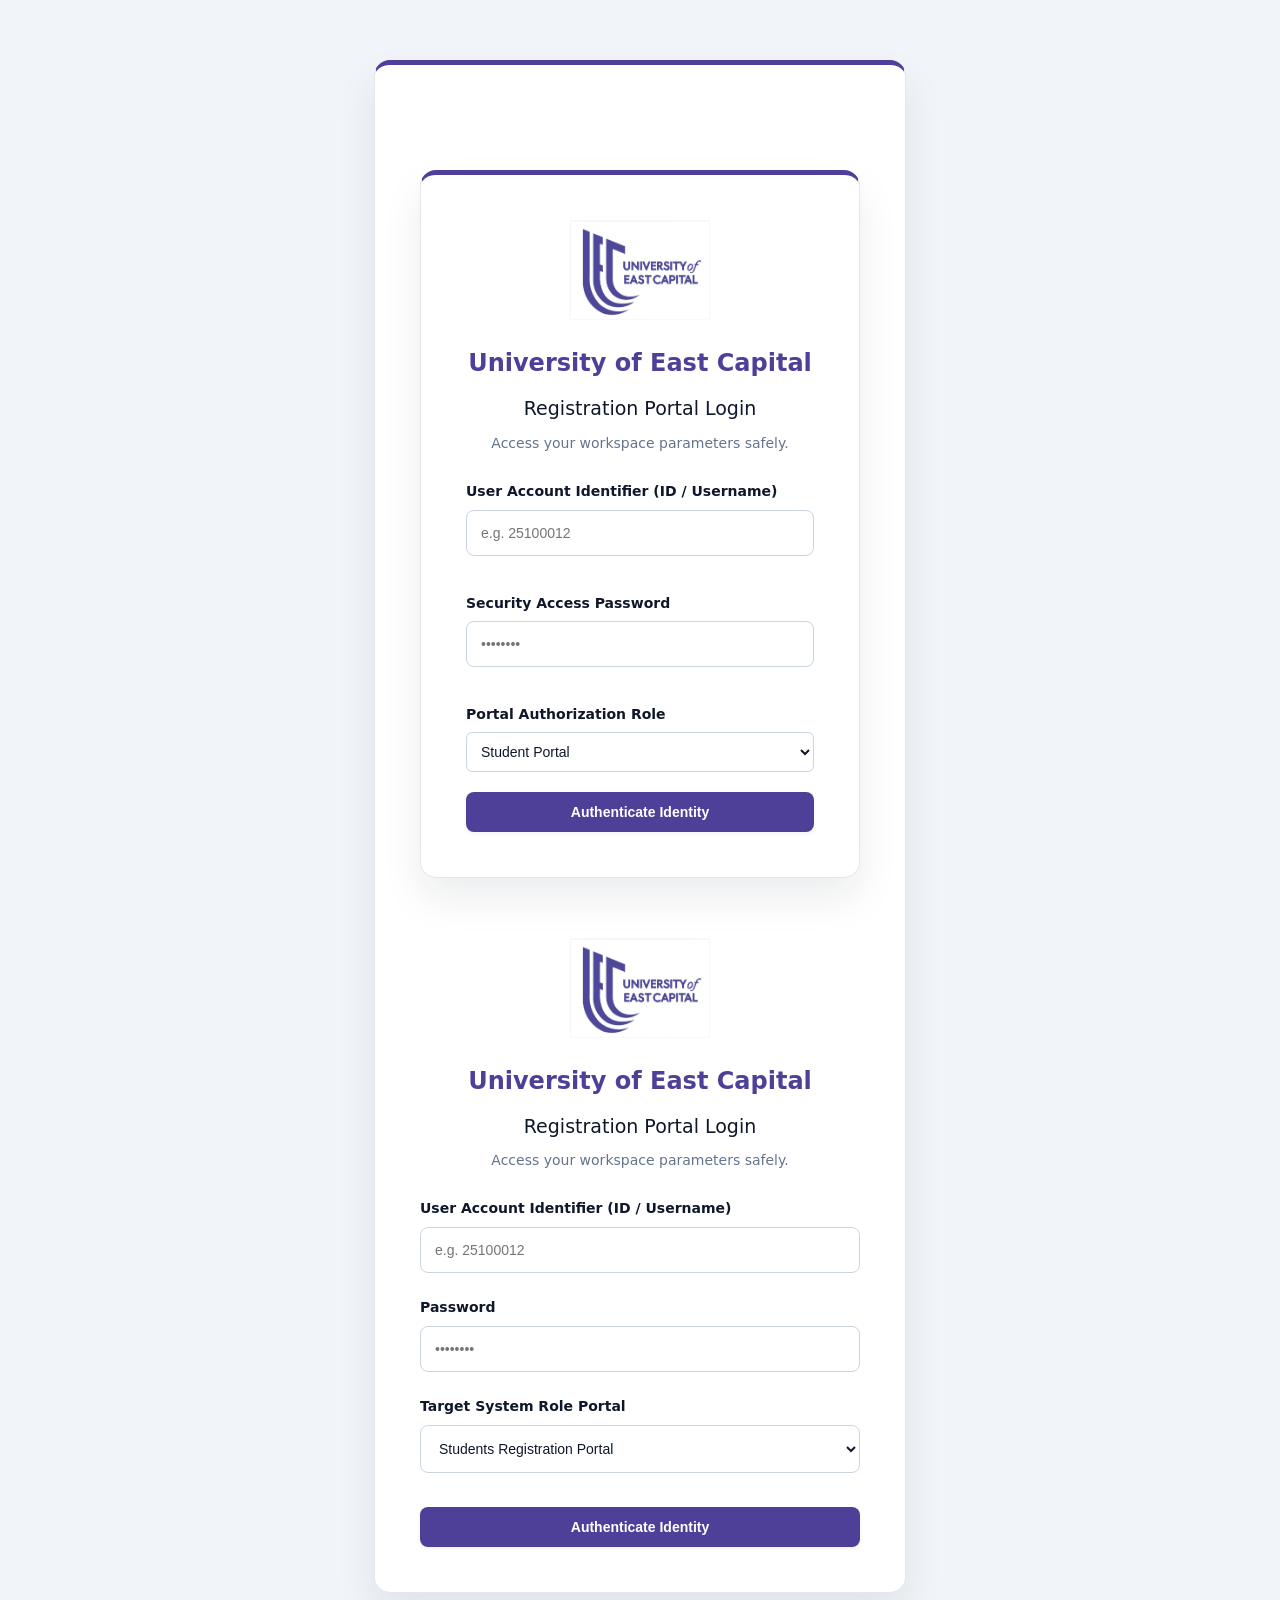
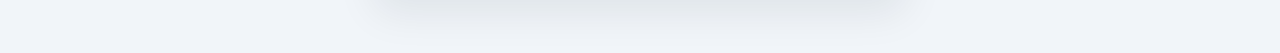
==== index.html @ 2e77cc4f "Update index.html" ====
<!DOCTYPE html>
<html lang="en">
<head>
    <meta charset="UTF-8">
    <meta name="viewport" content="width=device-width, initial-scale=1.0">
    <title>UEC Registration Portal</title>
    <link rel="stylesheet" href="style.css">
</head>
<body>
    <div class="login-box"><!DOCTYPE html>
<html lang="en">
<head>
    <meta charset="UTF-8">
    <meta name="viewport" content="width=device-width, initial-scale=1.0">
    <title>UEC Registration Portal</title>
    <link rel="stylesheet" href="style.css">
</head>
<body>
    <div class="login-box">
        <div class="logo-container">
            <img src="logo.png" class="uni-logo-login" alt="University Logo">
        </div>
        <h2 style="color:#4E4099; margin-top:0; font-size:24px; text-align:center; font-weight:700;">University of East Capital</h2>
        <h2 style="color:#0f172a; margin-top:0; font-size:19px; text-align:center; font-weight:500;">Registration Portal Login</h2>
        <p style="color:#64748b; font-size:14px; text-align:center; margin-bottom:30px;">Access your workspace parameters safely.</p>
        
        <form id="loginForm">
            <label style="font-weight:600; font-size:14px;">User Account Identifier (ID / Username)</label>
            <input type="text" id="username" placeholder="e.g. 25100012" required>
            
            <label style="font-weight:600; font-size:14px; margin-top:15px; display:block;">Security Access Password</label>
            <input type="password" id="password" placeholder="••••••••" required>
            
            <label style="font-weight:600; font-size:14px; margin-top:15px; display:block;">Portal Authorization Role</label>
            <select id="role" style="width:100%; padding:10px; border:1px solid #cbd5e1; border-radius:6px; margin-bottom:20px; font-size:14px;" required>
                <option value="student">Student Portal</option>
                <option value="supervisor">Academic Advisor</option>
                <option value="finance">Bursar / Cashier Office</option>
                <option value="admin">Central Registrar Hub</option>
            </select>
            
            <button type="submit" id="loginBtn" class="btn btn-primary" style="width:100%; padding:12px; font-weight:600;">Authenticate Identity</button>
        </form>

        <form id="changePasswordForm" style="display:none;">
            <h3 style="color:#4E4099; margin-top:0; font-size:18px; text-align:center; font-weight:700;">Update Default Password</h3>
            <p style="color:#64748b; font-size:13px; text-align:center; margin-bottom:20px;">For secure access, please set a new personal password for your account.</p>
            
            <label style="font-weight:600; font-size:14px; display:block;">New Security Password</label>
            <input type="password" id="newPassword" placeholder="••••••••" style="width:100%; padding:10px; border:1px solid #cbd5e1; border-radius:6px; margin-bottom:15px; font-size:14px; box-sizing: border-box;" required>
            
            <label style="font-weight:600; font-size:14px; display:block;">Confirm New Password</label>
            <input type="password" id="confirmPassword" placeholder="••••••••" style="width:100%; padding:10px; border:1px solid #cbd5e1; border-radius:6px; margin-bottom:20px; font-size:14px; box-sizing: border-box;" required>
            
            <button type="submit" id="changePwdBtn" class="btn btn-success" style="width:100%; padding:12px; font-weight:600; background-color:#16a34a; color:white; border:none; border-radius:6px; cursor:pointer;">Update & Authenticate Identity</button>
        </form>
    </div>

    <script>
        const API_URL = "https://script.google.com/macros/s/AKfycbw4awY4Hrgsm9-YmmtZPCQIbruqjS_m7dlFDlzuQIzj6utMsiTGWtvMv9JkFfCvPUwq/exec";

        // متغيرات مؤقتة لحفظ بيانات الجلسة أثناء عملية التحديث
        let tempToken = "";
        let tempEmail = "";
        let tempRole = "";
        let tempName = "";

        document.getElementById('loginForm').addEventListener('submit', async function(e) {
            e.preventDefault();
            
            const u = document.getElementById('username').value.trim();
            const p = document.getElementById('password').value;
            const r = document.getElementById('role').value;
            const btn = document.getElementById('loginBtn');
            
            btn.disabled = true;
            btn.innerText = "Verifying Credentials...";
            
            try {
                const response = await fetch(API_URL, {
                    method: 'POST',
                    headers: {
                        'Content-Type': 'text/plain;charset=utf-8'
                    },
                    body: JSON.stringify({ 
                        action: 'login', 
                        payload: { username: u, password: p, role: r } 
                    })
                });
                
                const result = await response.json();
                
                if (result.success) {
                    // التحقق مما إذا كان المستخدم يطلب منه النظام تغيير كلمة السر لأول مرة
                    if (result.requirePasswordChange) {
                        tempToken = result.token;
                        tempEmail = result.email;
                        tempRole = r;
                        tempName = result.name;
                        
                        // التبديل بين النماذج بسلاسة داخل نفس الكارت
                        document.getElementById('loginForm').style.display = 'none';
                        document.getElementById('changePasswordForm').style.display = 'block';
                        return;
                    }

                    localStorage.setItem('sessionToken', result.token);
                    localStorage.setItem('userEmail', result.email);
                    localStorage.setItem('userRole', r);
                    localStorage.setItem('displayName', result.name);
                    
                    window.location.href = r + '.html';
                } else {
                    alert("Authentication Failure: " + result.message);
                }
            } catch(err) {
                console.error(err);
                alert("Network Connection Error to Central Server.\n\nتأكد من الآتي لحل المشكلة:\n1. أن الرابط المنسوخ صحيح ومطابق.\n2. أنك قمت بعمل Deploy -> New Deployment وجعلت صلاحية الوصول Anyone.\n3. أن المتصفح لا يمنع السكريبتات الخارجية.");
            } finally {
                btn.disabled = false;
                btn.innerText = "Authenticate Identity";
            }
        });

        // الاستماع لحدث إرسال نموذج تغيير كلمة السر
        document.getElementById('changePasswordForm').addEventListener('submit', async function(e) {
            e.preventDefault();
            
            const newP = document.getElementById('newPassword').value;
            const confP = document.getElementById('confirmPassword').value;
            const btn = document.getElementById('changePwdBtn');
            
            if (newP !== confP) {
                alert("Password Mismatch: The confirmed password does not match your new password.");
                return;
            }
            
            btn.disabled = true;
            btn.innerText = "Updating Security Password...";
            
            try {
                const response = await fetch(API_URL, {
                    method: 'POST',
                    headers: {
                        'Content-Type': 'text/plain;charset=utf-8'
                    },
                    body: JSON.stringify({ 
                        action: 'changePassword', 
                        payload: { 
                            sessionToken: tempToken, 
                            role: tempRole, 
                            newPassword: newP 
                        } 
                    })
                });
                
                const result = await response.json();
                
                if (result.success) {
                    localStorage.setItem('sessionToken', tempToken);
                    localStorage.setItem('userEmail', tempEmail);
                    localStorage.setItem('userRole', tempRole);
                    localStorage.setItem('displayName', tempName);
                    
                    window.location.href = tempRole + '.html';
                } else {
                    alert("Password Update Failure: " + result.message);
                }
            } catch(err) {
                console.error(err);
                alert("Network Connection Error during password update configuration.");
            } finally {
                btn.disabled = false;
                btn.innerText = "Update & Authenticate Identity";
            }
        });
    </script>
</body>
</html>
        <div class="logo-container">
            <!-- استدعاء اللوجو المرفوع على الجيت هب مباشرة -->
            <img src="logo.png" class="uni-logo-login" alt="University Logo">
        </div>
        <h2 style="color:#4E4099; margin-top:0; font-size:24px; text-align:center; font-weight:700;">University of East Capital</h2>
        <h2 style="color:#0f172a; margin-top:0; font-size:19px; text-align:center; font-weight:500;">Registration Portal Login</h2>
        <p style="color:#64748b; font-size:14px; text-align:center; margin-bottom:30px;">Access your workspace parameters safely.</p>
        
        <form id="loginForm">
            <label style="font-weight:600; font-size:14px;">User Account Identifier (ID / Username)</label>
            <input type="text" id="username" placeholder="e.g. 25100012" required>
            
            <label style="font-weight:600; font-size:14px;">Password</label>
            <input type="password" id="password" placeholder="••••••••" required>
            
            <label style="font-weight:600; font-size:14px;">Target System Role Portal</label>
            <select id="userRole">
                <option value="student">Students Registration Portal</option>
                <option value="supervisor">Academic Supervisor Portal</option>
                <option value="finance">Financial Services Portal</option>
                <option value="admin">Central Registrar Dashboard</option>
            </select>
            
            <button type="submit" id="submitBtn" class="btn btn-primary" style="width: 100%; padding: 12px; margin-top: 10px;">Authenticate Identity</button>
        </form>
    </div>

    <script>
        const API_URL = "https://script.google.com/macros/s/AKfycbw4awY4Hrgsm9-YmmtZPCQIbruqjS_m7dlFDlzuQIzj6utMsiTGWtvMv9JkFfCvPUwq/exec"; 

        document.getElementById('loginForm').addEventListener('submit', async function(e) {
            e.preventDefault();
            
            const btn = document.getElementById('submitBtn');
            const u = document.getElementById('username').value.trim();
            const p = document.getElementById('password').value;
            const r = document.getElementById('userRole').value;
            
            btn.disabled = true;
            btn.innerText = "Connecting to Central Cloud Server...";
            
            try {
                const response = await fetch(API_URL, {
                    method: 'POST',
                    headers: {
                        'Content-Type': 'text/plain;charset=utf-8'
                    },
                    body: JSON.stringify({ 
                        action: 'login', 
                        payload: { username: u, password: p, role: r } 
                    })
                });
                
                const result = await response.json();
                
                if (result.success) {
                    localStorage.setItem('sessionToken', result.token);
                    localStorage.setItem('userEmail', result.email);
                    localStorage.setItem('userRole', r);
                    localStorage.setItem('displayName', result.name);
                    
                    window.location.href = r + '.html';
                } else {
                    alert("Authentication Failure: " + result.message);
                }
            } catch(err) {
                console.error(err);
                alert("Network Connection Error to Central Server.\n\nتأكد من الآتي لحل المشكلة:\n1. أن الرابط المنسوخ صحيح ومطابق.\n2. أنك قمت بعمل Deploy -> New Deployment وجعلت صلاحية الوصول Anyone.\n3. أن المتصفح لا يمنع السكريبتات الخارجية.");
            } finally {
                btn.disabled = false;
                btn.innerText = "Authenticate Identity";
            }
        });
    </script>
</body>
</html>
---- style.css ----
:root {
    --primary-color: #4E4099;      /* كحلي ملكي أكاديمي */
    --accent-color: #b59410;       /* ذهبي فخم للمؤشرات */
    --success-color: #0f766e;      /* أخضر زمردي هادئ */
    --warning-color: #d97706;      /* برتقالي دافئ */
    --danger-color: #be123c;       /* أحمر قرمزي */
    --dark-neutral: #0f172a;       /* رمادي داكن جداً للنصوص */
    --light-bg: #f8fafc;           /* خلفية مريحة للعين */
    --border-color: #e2e8f0;       /* حدود ناعمة */
    --card-shadow: 0 10px 25px -5px rgba(0, 0, 0, 0.05), 0 8px 10px -6px rgba(0, 0, 0, 0.05);
}

body {
    font-family: 'Segoe UI', system-ui, -apple-system, sans-serif;
    background-color: #f1f5f9;
    color: var(--dark-neutral);
    margin: 0;
    padding: 0;
    direction: ltr;
    -webkit-font-smoothing: antialiased;
}

/* الهيدر الاحترافي الموحد */
.navbar {
    background: linear-gradient(135deg, #0f172a 0%, #1e3a8a 100%);
    color: #ffffff;
    padding: 15px 40px;
    display: flex;
    justify-content: space-between;
    align-items: center;
    box-shadow: 0 4px 20px rgba(0,0,0,0.1);
    border-bottom: 3px solid var(--accent-color);
}

.nav-brand {
    display: flex;
    align-items: center;
    gap: 15px;
}

.uni-logo-nav {
    height: 50px;
    width: auto;
    object-fit: contain;
    filter: drop-shadow(0px 2px 4px rgba(0,0,0,0.2));
}

.navbar h2 { 
    margin: 0; 
    font-size: 22px; 
    font-weight: 700; 
    letter-spacing: 0.5px;
    background: linear-gradient(to right, #ffffff, #f3f4f6);
    -webkit-background-clip: text;
    -webkit-text-fill-color: transparent;
}

.container {
    max-width: 1280px;
    margin: 40px auto;
    padding: 40px;
    background: #ffffff;
    border-radius: 16px;
    box-shadow: var(--card-shadow);
    border: 1px solid rgba(226, 232, 240, 0.8);
}

h3 {
    color: var(--primary-color);
    font-size: 20px;
    font-weight: 700;
    margin-top: 0;
    margin-bottom: 20px;
    border-left: 4px solid var(--accent-color);
    padding-left: 12px;
}

.dashboard-grid {
    display: grid;
    grid-template-columns: repeat(auto-fit, minmax(280px, 1fr));
    gap: 30px;
    margin-bottom: 40px;
}

/* الكروت الفخمة */
.card {
    background: #ffffff;
    padding: 30px;
    border-radius: 12px;
    border: 1px solid var(--border-color);
    box-shadow: 0 4px 6px -1px rgba(0, 0, 0, 0.02);
    border-top: 4px solid var(--primary-color);
    transition: transform 0.2s ease, box-shadow 0.2s ease;
}

.card:hover {
    transform: translateY(-2px);
    box-shadow: var(--card-shadow);
}

.card h3 { 
    border-left: none; 
    padding-left: 0; 
    color: #1e293b; 
    font-size: 18px; 
    margin-bottom: 15px; 
}

.card p { margin: 10px 0; font-size: 14px; color: #475569; line-height: 1.6; }
.card p strong { color: #0f172a; }
.card.success { border-top-color: var(--success-color); }
.card.warning { border-top-color: var(--warning-color); }
.card.danger { border-top-color: var(--danger-color); }

/* الجداول المتناسقة */
table {
    width: 100%;
    border-collapse: separate;
    border-spacing: 0;
    margin-top: 25px;
    border-radius: 12px;
    overflow: hidden;
    border: 1px solid var(--border-color);
    box-shadow: 0 2px 4px rgba(0,0,0,0.01);
}

th, td {
    padding: 16px 20px;
    text-align: left;
    border-bottom: 1px solid var(--border-color);
    font-size: 14px;
}

th {
    background-color: #f8fafc;
    color: #334155;
    font-weight: 700;
    text-transform: uppercase;
    font-size: 13px;
    letter-spacing: 0.5px;
}

tr:last-child td { border-bottom: none; }
tr:hover td { background-color: #f8fafc; }

/* الأزرار الراقية مع تحسين تأثيرات الالتزام */
.btn {
    padding: 12px 24px;
    border: none;
    border-radius: 8px;
    cursor: pointer;
    font-weight: 600;
    font-size: 14px;
    transition: all 0.2s cubic-bezier(0.4, 0, 0.2, 1);
    display: inline-block;
    text-align: center;
    box-shadow: 0 2px 4px rgba(0,0,0,0.05);
}

.btn-primary { background-color: var(--primary-color); color: white; }
.btn-primary:hover { background-color: #1d4ed8; transform: translateY(-1px); box-shadow: 0 4px 12px rgba(30, 58, 138, 0.2); }
.btn-success { background-color: var(--success-color); color: white; }
.btn-success:hover { background-color: #115e59; transform: translateY(-1px); box-shadow: 0 4px 12px rgba(15, 118, 110, 0.2); }
.btn-warning { background-color: var(--warning-color); color: white; }
.btn-warning:hover { background-color: #b45309; transform: translateY(-1px); }
.btn-danger { background-color: var(--danger-color); color: white; }
.btn-danger:hover { background-color: #9f1239; transform: translateY(-1px); }
.btn:disabled { background-color: #cbd5e1; color: #94a3b8; cursor: not-allowed; transform: none !important; box-shadow: none !important; }

/* شريط تتبع حالة التسجيل (شيك جداً ومميز) */
.tracker-wrapper {
    display: flex;
    justify-content: space-between;
    align-items: center;
    background: #f8fafc;
    padding: 24px;
    border-radius: 12px;
    margin-bottom: 40px;
    border: 1px solid var(--border-color);
}

.tracker-step {
    text-align: center;
    flex: 1;
    position: relative;
    font-size: 13px;
    font-weight: 700;
    color: #94a3b8;
}

.tracker-step.active { color: var(--primary-color); font-weight: 800; }
.tracker-step.completed { color: var(--success-color); }

/* شاشة تسجيل الدخول الكلاسيكية الفخمة */
.login-box {
    max-width: 440px;
    margin: 60px auto;
    padding: 45px;
    background: white;
    border-radius: 16px;
    box-shadow: 0 20px 40px rgba(15, 23, 42, 0.08);
    border: 1px solid var(--border-color);
    border-top: 5px solid var(--primary-color);
}

.logo-container {
    text-align: center;
    margin-bottom: 25px;
}

.uni-logo-login {
    height: 100px;
    width: auto;
    object-fit: contain;
}

input[type="text"], input[type="password"], input[type="email"], select, textarea {
    width: 100%;
    padding: 14px;
    margin: 10px 0 24px 0;
    border: 1px solid #cbd5e1;
    border-radius: 8px;
    box-sizing: border-box;
    font-size: 14px;
    background-color: #fff;
    color: var(--dark-neutral);
    transition: all 0.2s ease;
}

input:focus, select:focus, textarea:focus {
    outline: none;
    border-color: var(--primary-color);
    box-shadow: 0 0 0 4px rgba(30, 58, 138, 0.15);
}

textarea { resize: vertical; min-height: 90px; }
.badge { background: #e2e8f0; color: #334155; padding: 6px 12px; border-radius: 6px; font-size: 12px; font-weight: 700; }

@media(max-width: 768px) {
    .tracker-wrapper { flex-direction: column; gap: 20px; text-align: left; align-items: flex-start; }
    .navbar { flex-direction: column; gap: 15px; text-align: center; padding: 20px; }
    .nav-brand { flex-direction: column; gap: 8px; }
}
---- style.css ----
:root {
    --primary-color: #4E4099;      /* كحلي ملكي أكاديمي */
    --accent-color: #b59410;       /* ذهبي فخم للمؤشرات */
    --success-color: #0f766e;      /* أخضر زمردي هادئ */
    --warning-color: #d97706;      /* برتقالي دافئ */
    --danger-color: #be123c;       /* أحمر قرمزي */
    --dark-neutral: #0f172a;       /* رمادي داكن جداً للنصوص */
    --light-bg: #f8fafc;           /* خلفية مريحة للعين */
    --border-color: #e2e8f0;       /* حدود ناعمة */
    --card-shadow: 0 10px 25px -5px rgba(0, 0, 0, 0.05), 0 8px 10px -6px rgba(0, 0, 0, 0.05);
}

body {
    font-family: 'Segoe UI', system-ui, -apple-system, sans-serif;
    background-color: #f1f5f9;
    color: var(--dark-neutral);
    margin: 0;
    padding: 0;
    direction: ltr;
    -webkit-font-smoothing: antialiased;
}

/* الهيدر الاحترافي الموحد */
.navbar {
    background: linear-gradient(135deg, #0f172a 0%, #1e3a8a 100%);
    color: #ffffff;
    padding: 15px 40px;
    display: flex;
    justify-content: space-between;
    align-items: center;
    box-shadow: 0 4px 20px rgba(0,0,0,0.1);
    border-bottom: 3px solid var(--accent-color);
}

.nav-brand {
    display: flex;
    align-items: center;
    gap: 15px;
}

.uni-logo-nav {
    height: 50px;
    width: auto;
    object-fit: contain;
    filter: drop-shadow(0px 2px 4px rgba(0,0,0,0.2));
}

.navbar h2 { 
    margin: 0; 
    font-size: 22px; 
    font-weight: 700; 
    letter-spacing: 0.5px;
    background: linear-gradient(to right, #ffffff, #f3f4f6);
    -webkit-background-clip: text;
    -webkit-text-fill-color: transparent;
}

.container {
    max-width: 1280px;
    margin: 40px auto;
    padding: 40px;
    background: #ffffff;
    border-radius: 16px;
    box-shadow: var(--card-shadow);
    border: 1px solid rgba(226, 232, 240, 0.8);
}

h3 {
    color: var(--primary-color);
    font-size: 20px;
    font-weight: 700;
    margin-top: 0;
    margin-bottom: 20px;
    border-left: 4px solid var(--accent-color);
    padding-left: 12px;
}

.dashboard-grid {
    display: grid;
    grid-template-columns: repeat(auto-fit, minmax(280px, 1fr));
    gap: 30px;
    margin-bottom: 40px;
}

/* الكروت الفخمة */
.card {
    background: #ffffff;
    padding: 30px;
    border-radius: 12px;
    border: 1px solid var(--border-color);
    box-shadow: 0 4px 6px -1px rgba(0, 0, 0, 0.02);
    border-top: 4px solid var(--primary-color);
    transition: transform 0.2s ease, box-shadow 0.2s ease;
}

.card:hover {
    transform: translateY(-2px);
    box-shadow: var(--card-shadow);
}

.card h3 { 
    border-left: none; 
    padding-left: 0; 
    color: #1e293b; 
    font-size: 18px; 
    margin-bottom: 15px; 
}

.card p { margin: 10px 0; font-size: 14px; color: #475569; line-height: 1.6; }
.card p strong { color: #0f172a; }
.card.success { border-top-color: var(--success-color); }
.card.warning { border-top-color: var(--warning-color); }
.card.danger { border-top-color: var(--danger-color); }

/* الجداول المتناسقة */
table {
    width: 100%;
    border-collapse: separate;
    border-spacing: 0;
    margin-top: 25px;
    border-radius: 12px;
    overflow: hidden;
    border: 1px solid var(--border-color);
    box-shadow: 0 2px 4px rgba(0,0,0,0.01);
}

th, td {
    padding: 16px 20px;
    text-align: left;
    border-bottom: 1px solid var(--border-color);
    font-size: 14px;
}

th {
    background-color: #f8fafc;
    color: #334155;
    font-weight: 700;
    text-transform: uppercase;
    font-size: 13px;
    letter-spacing: 0.5px;
}

tr:last-child td { border-bottom: none; }
tr:hover td { background-color: #f8fafc; }

/* الأزرار الراقية مع تحسين تأثيرات الالتزام */
.btn {
    padding: 12px 24px;
    border: none;
    border-radius: 8px;
    cursor: pointer;
    font-weight: 600;
    font-size: 14px;
    transition: all 0.2s cubic-bezier(0.4, 0, 0.2, 1);
    display: inline-block;
    text-align: center;
    box-shadow: 0 2px 4px rgba(0,0,0,0.05);
}

.btn-primary { background-color: var(--primary-color); color: white; }
.btn-primary:hover { background-color: #1d4ed8; transform: translateY(-1px); box-shadow: 0 4px 12px rgba(30, 58, 138, 0.2); }
.btn-success { background-color: var(--success-color); color: white; }
.btn-success:hover { background-color: #115e59; transform: translateY(-1px); box-shadow: 0 4px 12px rgba(15, 118, 110, 0.2); }
.btn-warning { background-color: var(--warning-color); color: white; }
.btn-warning:hover { background-color: #b45309; transform: translateY(-1px); }
.btn-danger { background-color: var(--danger-color); color: white; }
.btn-danger:hover { background-color: #9f1239; transform: translateY(-1px); }
.btn:disabled { background-color: #cbd5e1; color: #94a3b8; cursor: not-allowed; transform: none !important; box-shadow: none !important; }

/* شريط تتبع حالة التسجيل (شيك جداً ومميز) */
.tracker-wrapper {
    display: flex;
    justify-content: space-between;
    align-items: center;
    background: #f8fafc;
    padding: 24px;
    border-radius: 12px;
    margin-bottom: 40px;
    border: 1px solid var(--border-color);
}

.tracker-step {
    text-align: center;
    flex: 1;
    position: relative;
    font-size: 13px;
    font-weight: 700;
    color: #94a3b8;
}

.tracker-step.active { color: var(--primary-color); font-weight: 800; }
.tracker-step.completed { color: var(--success-color); }

/* شاشة تسجيل الدخول الكلاسيكية الفخمة */
.login-box {
    max-width: 440px;
    margin: 60px auto;
    padding: 45px;
    background: white;
    border-radius: 16px;
    box-shadow: 0 20px 40px rgba(15, 23, 42, 0.08);
    border: 1px solid var(--border-color);
    border-top: 5px solid var(--primary-color);
}

.logo-container {
    text-align: center;
    margin-bottom: 25px;
}

.uni-logo-login {
    height: 100px;
    width: auto;
    object-fit: contain;
}

input[type="text"], input[type="password"], input[type="email"], select, textarea {
    width: 100%;
    padding: 14px;
    margin: 10px 0 24px 0;
    border: 1px solid #cbd5e1;
    border-radius: 8px;
    box-sizing: border-box;
    font-size: 14px;
    background-color: #fff;
    color: var(--dark-neutral);
    transition: all 0.2s ease;
}

input:focus, select:focus, textarea:focus {
    outline: none;
    border-color: var(--primary-color);
    box-shadow: 0 0 0 4px rgba(30, 58, 138, 0.15);
}

textarea { resize: vertical; min-height: 90px; }
.badge { background: #e2e8f0; color: #334155; padding: 6px 12px; border-radius: 6px; font-size: 12px; font-weight: 700; }

@media(max-width: 768px) {
    .tracker-wrapper { flex-direction: column; gap: 20px; text-align: left; align-items: flex-start; }
    .navbar { flex-direction: column; gap: 15px; text-align: center; padding: 20px; }
    .nav-brand { flex-direction: column; gap: 8px; }
}
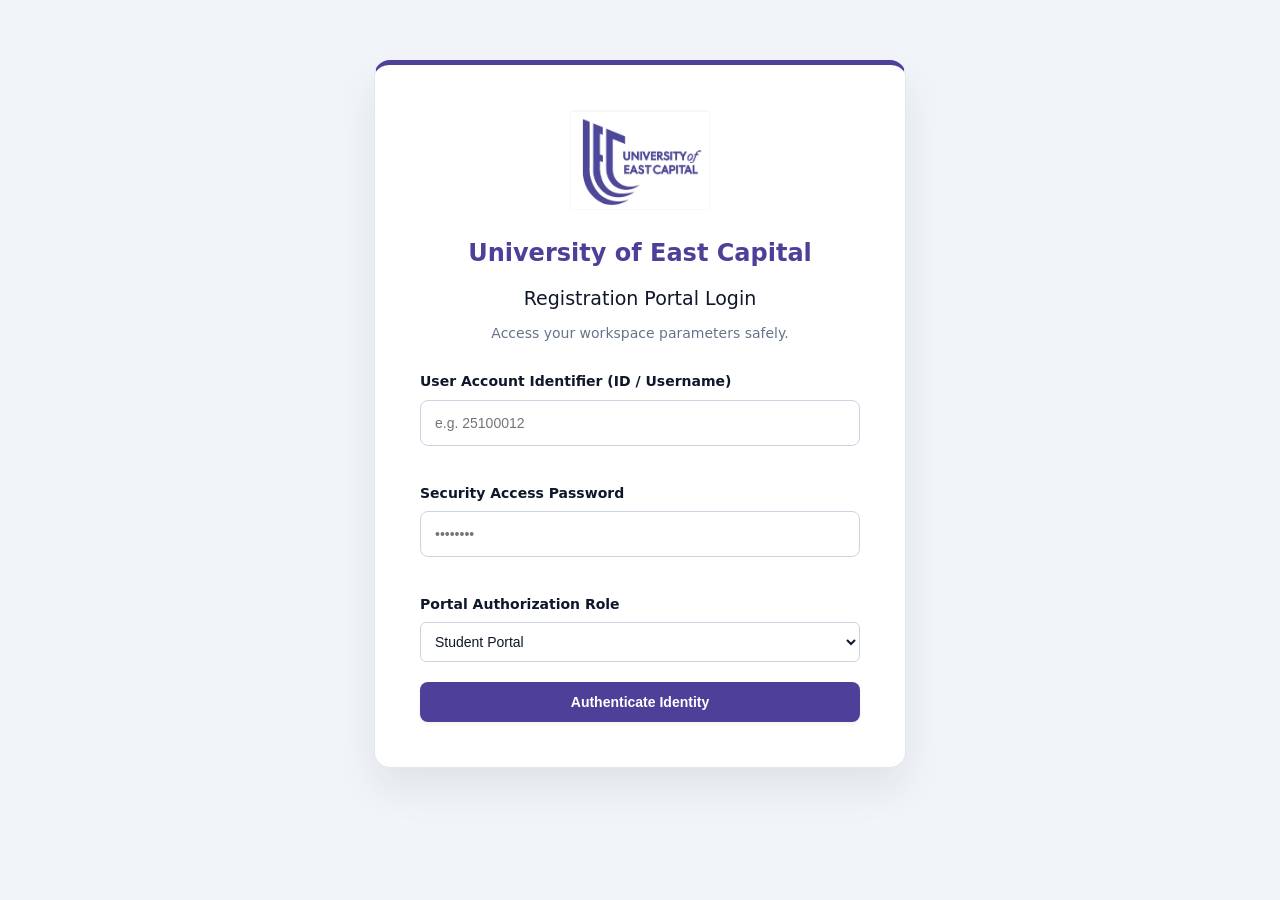
==== commit 1eba3557: "Update index.html" ====
--- a/index.html
+++ b/index.html
@@ -1,13 +1,4 @@
 <!DOCTYPE html>
-<html lang="en">
-<head>
-    <meta charset="UTF-8">
-    <meta name="viewport" content="width=device-width, initial-scale=1.0">
-    <title>UEC Registration Portal</title>
-    <link rel="stylesheet" href="style.css">
-</head>
-<body>
-    <div class="login-box"><!DOCTYPE html>
 <html lang="en">
 <head>
     <meta charset="UTF-8">
@@ -177,79 +168,3 @@
     </script>
 </body>
 </html>
-        <div class="logo-container">
-            <!-- استدعاء اللوجو المرفوع على الجيت هب مباشرة -->
-            <img src="logo.png" class="uni-logo-login" alt="University Logo">
-        </div>
-        <h2 style="color:#4E4099; margin-top:0; font-size:24px; text-align:center; font-weight:700;">University of East Capital</h2>
-        <h2 style="color:#0f172a; margin-top:0; font-size:19px; text-align:center; font-weight:500;">Registration Portal Login</h2>
-        <p style="color:#64748b; font-size:14px; text-align:center; margin-bottom:30px;">Access your workspace parameters safely.</p>
-        
-        <form id="loginForm">
-            <label style="font-weight:600; font-size:14px;">User Account Identifier (ID / Username)</label>
-            <input type="text" id="username" placeholder="e.g. 25100012" required>
-            
-            <label style="font-weight:600; font-size:14px;">Password</label>
-            <input type="password" id="password" placeholder="••••••••" required>
-            
-            <label style="font-weight:600; font-size:14px;">Target System Role Portal</label>
-            <select id="userRole">
-                <option value="student">Students Registration Portal</option>
-                <option value="supervisor">Academic Supervisor Portal</option>
-                <option value="finance">Financial Services Portal</option>
-                <option value="admin">Central Registrar Dashboard</option>
-            </select>
-            
-            <button type="submit" id="submitBtn" class="btn btn-primary" style="width: 100%; padding: 12px; margin-top: 10px;">Authenticate Identity</button>
-        </form>
-    </div>
-
-    <script>
-        const API_URL = "https://script.google.com/macros/s/AKfycbw4awY4Hrgsm9-YmmtZPCQIbruqjS_m7dlFDlzuQIzj6utMsiTGWtvMv9JkFfCvPUwq/exec"; 
-
-        document.getElementById('loginForm').addEventListener('submit', async function(e) {
-            e.preventDefault();
-            
-            const btn = document.getElementById('submitBtn');
-            const u = document.getElementById('username').value.trim();
-            const p = document.getElementById('password').value;
-            const r = document.getElementById('userRole').value;
-            
-            btn.disabled = true;
-            btn.innerText = "Connecting to Central Cloud Server...";
-            
-            try {
-                const response = await fetch(API_URL, {
-                    method: 'POST',
-                    headers: {
-                        'Content-Type': 'text/plain;charset=utf-8'
-                    },
-                    body: JSON.stringify({ 
-                        action: 'login', 
-                        payload: { username: u, password: p, role: r } 
-                    })
-                });
-                
-                const result = await response.json();
-                
-                if (result.success) {
-                    localStorage.setItem('sessionToken', result.token);
-                    localStorage.setItem('userEmail', result.email);
-                    localStorage.setItem('userRole', r);
-                    localStorage.setItem('displayName', result.name);
-                    
-                    window.location.href = r + '.html';
-                } else {
-                    alert("Authentication Failure: " + result.message);
-                }
-            } catch(err) {
-                console.error(err);
-                alert("Network Connection Error to Central Server.\n\nتأكد من الآتي لحل المشكلة:\n1. أن الرابط المنسوخ صحيح ومطابق.\n2. أنك قمت بعمل Deploy -> New Deployment وجعلت صلاحية الوصول Anyone.\n3. أن المتصفح لا يمنع السكريبتات الخارجية.");
-            } finally {
-                btn.disabled = false;
-                btn.innerText = "Authenticate Identity";
-            }
-        });
-    </script>
-</body>
-</html>
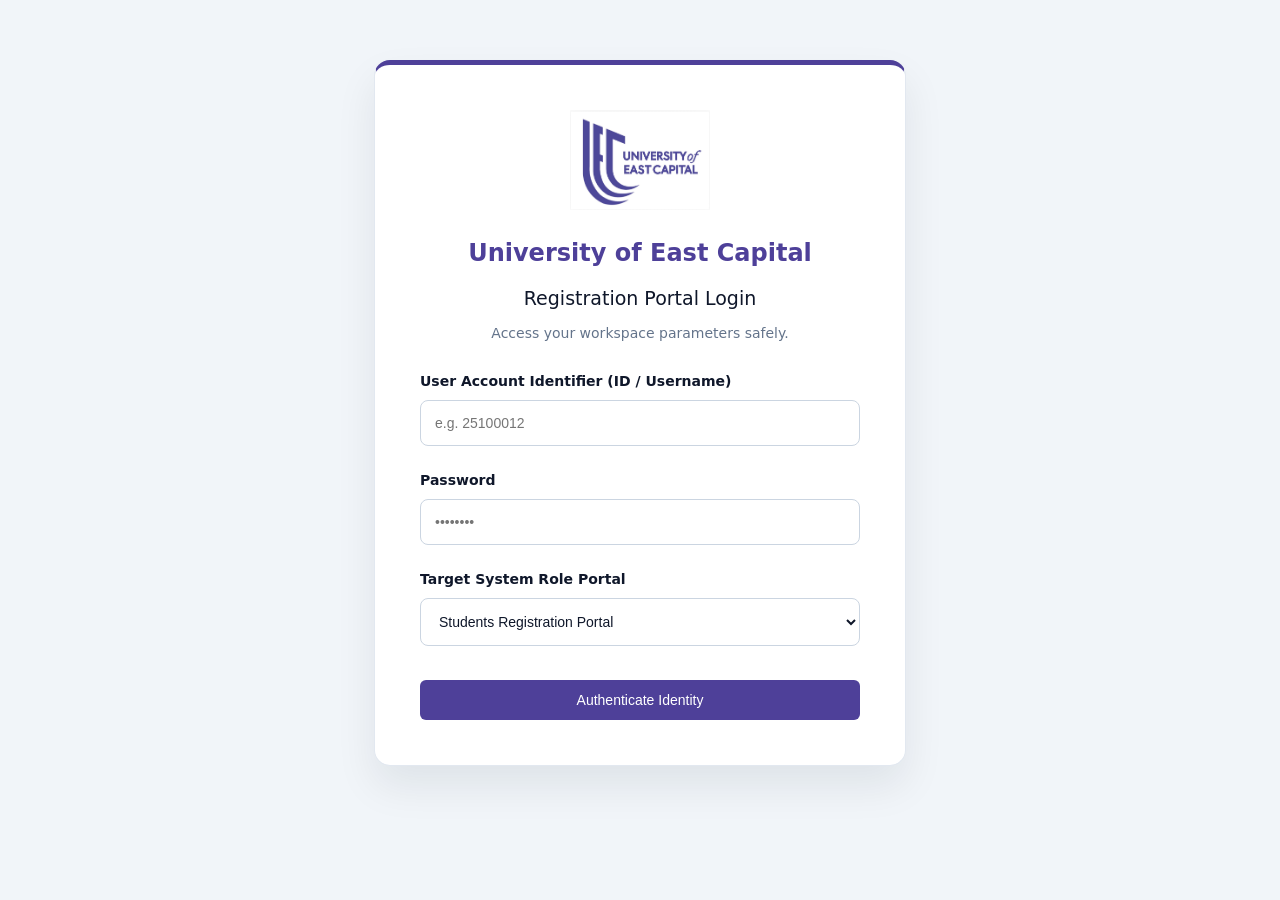
==== commit 129db21a: "Update index.html" ====
--- a/index.html
+++ b/index.html
@@ -9,6 +9,7 @@
 <body>
     <div class="login-box">
         <div class="logo-container">
+            <!-- استدعاء اللوجو المرفوع على الجيت هب مباشرة -->
             <img src="logo.png" class="uni-logo-login" alt="University Logo">
         </div>
         <h2 style="color:#4E4099; margin-top:0; font-size:24px; text-align:center; font-weight:700;">University of East Capital</h2>
@@ -19,53 +20,34 @@
             <label style="font-weight:600; font-size:14px;">User Account Identifier (ID / Username)</label>
             <input type="text" id="username" placeholder="e.g. 25100012" required>
             
-            <label style="font-weight:600; font-size:14px; margin-top:15px; display:block;">Security Access Password</label>
+            <label style="font-weight:600; font-size:14px;">Password</label>
             <input type="password" id="password" placeholder="••••••••" required>
             
-            <label style="font-weight:600; font-size:14px; margin-top:15px; display:block;">Portal Authorization Role</label>
-            <select id="role" style="width:100%; padding:10px; border:1px solid #cbd5e1; border-radius:6px; margin-bottom:20px; font-size:14px;" required>
-                <option value="student">Student Portal</option>
-                <option value="supervisor">Academic Advisor</option>
-                <option value="finance">Bursar / Cashier Office</option>
-                <option value="admin">Central Registrar Hub</option>
+            <label style="font-weight:600; font-size:14px;">Target System Role Portal</label>
+            <select id="userRole">
+                <option value="student">Students Registration Portal</option>
+                <option value="supervisor">Academic Supervisor Portal</option>
+                <option value="finance">Financial Services Portal</option>
+                <option value="admin">Central Registrar Dashboard</option>
             </select>
             
-            <button type="submit" id="loginBtn" class="btn btn-primary" style="width:100%; padding:12px; font-weight:600;">Authenticate Identity</button>
-        </form>
-
-        <form id="changePasswordForm" style="display:none;">
-            <h3 style="color:#4E4099; margin-top:0; font-size:18px; text-align:center; font-weight:700;">Update Default Password</h3>
-            <p style="color:#64748b; font-size:13px; text-align:center; margin-bottom:20px;">For secure access, please set a new personal password for your account.</p>
-            
-            <label style="font-weight:600; font-size:14px; display:block;">New Security Password</label>
-            <input type="password" id="newPassword" placeholder="••••••••" style="width:100%; padding:10px; border:1px solid #cbd5e1; border-radius:6px; margin-bottom:15px; font-size:14px; box-sizing: border-box;" required>
-            
-            <label style="font-weight:600; font-size:14px; display:block;">Confirm New Password</label>
-            <input type="password" id="confirmPassword" placeholder="••••••••" style="width:100%; padding:10px; border:1px solid #cbd5e1; border-radius:6px; margin-bottom:20px; font-size:14px; box-sizing: border-box;" required>
-            
-            <button type="submit" id="changePwdBtn" class="btn btn-success" style="width:100%; padding:12px; font-weight:600; background-color:#16a34a; color:white; border:none; border-radius:6px; cursor:pointer;">Update & Authenticate Identity</button>
+            <button type="submit" id="submitBtn" class="btn btn-primary" style="width: 100%; padding: 12px; margin-top: 10px;">Authenticate Identity</button>
         </form>
     </div>
 
     <script>
-        const API_URL = "https://script.google.com/macros/s/AKfycbw4awY4Hrgsm9-YmmtZPCQIbruqjS_m7dlFDlzuQIzj6utMsiTGWtvMv9JkFfCvPUwq/exec";
-
-        // متغيرات مؤقتة لحفظ بيانات الجلسة أثناء عملية التحديث
-        let tempToken = "";
-        let tempEmail = "";
-        let tempRole = "";
-        let tempName = "";
+        const API_URL = "https://script.google.com/macros/s/AKfycbw4awY4Hrgsm9-YmmtZPCQIbruqjS_m7dlFDlzuQIzj6utMsiTGWtvMv9JkFfCvPUwq/exec"; 
 
         document.getElementById('loginForm').addEventListener('submit', async function(e) {
             e.preventDefault();
             
+            const btn = document.getElementById('submitBtn');
             const u = document.getElementById('username').value.trim();
             const p = document.getElementById('password').value;
-            const r = document.getElementById('role').value;
-            const btn = document.getElementById('loginBtn');
+            const r = document.getElementById('userRole').value;
             
             btn.disabled = true;
-            btn.innerText = "Verifying Credentials...";
+            btn.innerText = "Connecting to Central Cloud Server...";
             
             try {
                 const response = await fetch(API_URL, {
@@ -82,19 +64,6 @@
                 const result = await response.json();
                 
                 if (result.success) {
-                    // التحقق مما إذا كان المستخدم يطلب منه النظام تغيير كلمة السر لأول مرة
-                    if (result.requirePasswordChange) {
-                        tempToken = result.token;
-                        tempEmail = result.email;
-                        tempRole = r;
-                        tempName = result.name;
-                        
-                        // التبديل بين النماذج بسلاسة داخل نفس الكارت
-                        document.getElementById('loginForm').style.display = 'none';
-                        document.getElementById('changePasswordForm').style.display = 'block';
-                        return;
-                    }
-
                     localStorage.setItem('sessionToken', result.token);
                     localStorage.setItem('userEmail', result.email);
                     localStorage.setItem('userRole', r);
@@ -112,59 +81,6 @@
                 btn.innerText = "Authenticate Identity";
             }
         });
-
-        // الاستماع لحدث إرسال نموذج تغيير كلمة السر
-        document.getElementById('changePasswordForm').addEventListener('submit', async function(e) {
-            e.preventDefault();
-            
-            const newP = document.getElementById('newPassword').value;
-            const confP = document.getElementById('confirmPassword').value;
-            const btn = document.getElementById('changePwdBtn');
-            
-            if (newP !== confP) {
-                alert("Password Mismatch: The confirmed password does not match your new password.");
-                return;
-            }
-            
-            btn.disabled = true;
-            btn.innerText = "Updating Security Password...";
-            
-            try {
-                const response = await fetch(API_URL, {
-                    method: 'POST',
-                    headers: {
-                        'Content-Type': 'text/plain;charset=utf-8'
-                    },
-                    body: JSON.stringify({ 
-                        action: 'changePassword', 
-                        payload: { 
-                            sessionToken: tempToken, 
-                            role: tempRole, 
-                            newPassword: newP 
-                        } 
-                    })
-                });
-                
-                const result = await response.json();
-                
-                if (result.success) {
-                    localStorage.setItem('sessionToken', tempToken);
-                    localStorage.setItem('userEmail', tempEmail);
-                    localStorage.setItem('userRole', tempRole);
-                    localStorage.setItem('displayName', tempName);
-                    
-                    window.location.href = tempRole + '.html';
-                } else {
-                    alert("Password Update Failure: " + result.message);
-                }
-            } catch(err) {
-                console.error(err);
-                alert("Network Connection Error during password update configuration.");
-            } finally {
-                btn.disabled = false;
-                btn.innerText = "Update & Authenticate Identity";
-            }
-        });
     </script>
 </body>
 </html>
--- a/style.css
+++ b/style.css
@@ -22,14 +22,13 @@
 
 /* الهيدر الاحترافي الموحد */
 .navbar {
-    background: linear-gradient(135deg, #0f172a 0%, #1e3a8a 100%);
-    color: #ffffff;
-    padding: 15px 40px;
+    background: linear-gradient(135deg, #0f172a 0%, #1e293b 100%);
+    color: white;
+    padding: 14px 30px;
     display: flex;
     justify-content: space-between;
     align-items: center;
-    box-shadow: 0 4px 20px rgba(0,0,0,0.1);
-    border-bottom: 3px solid var(--accent-color);
+    box-shadow: 0 4px 12px rgba(0,0,0,0.1);
 }
 
 .nav-brand {
@@ -39,153 +38,173 @@
 }
 
 .uni-logo-nav {
-    height: 50px;
+    height: 42px;
     width: auto;
     object-fit: contain;
-    filter: drop-shadow(0px 2px 4px rgba(0,0,0,0.2));
-}
-
-.navbar h2 { 
-    margin: 0; 
-    font-size: 22px; 
-    font-weight: 700; 
+    background: white;
+    padding: 4px;
+    border-radius: 6px;
+}
+
+.navbar h2 {
+    margin: 0;
+    font-size: 19px;
+    font-weight: 600;
     letter-spacing: 0.5px;
-    background: linear-gradient(to right, #ffffff, #f3f4f6);
-    -webkit-background-clip: text;
-    -webkit-text-fill-color: transparent;
-}
-
+}
+
+/* الحاوية الرئيسية للهيكل البنائي */
 .container {
-    max-width: 1280px;
-    margin: 40px auto;
-    padding: 40px;
-    background: #ffffff;
-    border-radius: 16px;
-    box-shadow: var(--card-shadow);
-    border: 1px solid rgba(226, 232, 240, 0.8);
-}
-
-h3 {
-    color: var(--primary-color);
-    font-size: 20px;
-    font-weight: 700;
-    margin-top: 0;
-    margin-bottom: 20px;
-    border-left: 4px solid var(--accent-color);
-    padding-left: 12px;
-}
-
+    max-width: 1200px;
+    margin: 30px auto;
+    padding: 0 20px;
+}
+
+/* الكروت والتصميمات الشبكية النظيفة */
 .dashboard-grid {
     display: grid;
-    grid-template-columns: repeat(auto-fit, minmax(280px, 1fr));
-    gap: 30px;
-    margin-bottom: 40px;
-}
-
-/* الكروت الفخمة */
+    grid-template-columns: repeat(auto-fit, minmax(260px, 1fr));
+    gap: 20px;
+    margin-bottom: 25px;
+}
+
 .card {
-    background: #ffffff;
-    padding: 30px;
+    background: white;
+    padding: 24px;
     border-radius: 12px;
-    border: 1px solid var(--border-color);
-    box-shadow: 0 4px 6px -1px rgba(0, 0, 0, 0.02);
-    border-top: 4px solid var(--primary-color);
+    box-shadow: var(--card-shadow);
+    border: 1px solid var(--border-color);
     transition: transform 0.2s ease, box-shadow 0.2s ease;
 }
 
-.card:hover {
-    transform: translateY(-2px);
-    box-shadow: var(--card-shadow);
-}
-
-.card h3 { 
-    border-left: none; 
-    padding-left: 0; 
-    color: #1e293b; 
-    font-size: 18px; 
-    margin-bottom: 15px; 
-}
-
-.card p { margin: 10px 0; font-size: 14px; color: #475569; line-height: 1.6; }
-.card p strong { color: #0f172a; }
-.card.success { border-top-color: var(--success-color); }
-.card.warning { border-top-color: var(--warning-color); }
-.card.danger { border-top-color: var(--danger-color); }
-
-/* الجداول المتناسقة */
+.card h3 {
+    margin-top: 0;
+    color: var(--dark-neutral);
+    font-size: 17px;
+    font-weight: 700;
+    border-bottom: 1px solid var(--border-color);
+    padding-bottom: 10px;
+    margin-bottom: 15px;
+}
+
+.card p {
+    margin: 10px 0;
+    font-size: 14px;
+    color: #475569;
+}
+
+.card p strong {
+    color: var(--dark-neutral);
+}
+
+/* مؤشرات الألوان البنائية العلوية */
+.card.success { border-top: 5px solid var(--success-color); }
+.card.warning { border-top: 5px solid var(--warning-color); }
+.card.danger { border-top: 5px solid var(--danger-color); }
+
+/* نظام النوافذ والـ Tables الاحترافية */
 table {
     width: 100%;
-    border-collapse: separate;
-    border-spacing: 0;
-    margin-top: 25px;
-    border-radius: 12px;
+    border-collapse: collapse;
+    margin-top: 15px;
+    background: white;
+    border-radius: 8px;
     overflow: hidden;
     border: 1px solid var(--border-color);
-    box-shadow: 0 2px 4px rgba(0,0,0,0.01);
-}
-
-th, td {
-    padding: 16px 20px;
-    text-align: left;
-    border-bottom: 1px solid var(--border-color);
-    font-size: 14px;
 }
 
 th {
     background-color: #f8fafc;
-    color: #334155;
-    font-weight: 700;
+    color: #475569;
+    text-align: left;
+    padding: 14px 18px;
+    font-weight: 600;
+    font-size: 13px;
     text-transform: uppercase;
-    font-size: 13px;
-    letter-spacing: 0.5px;
-}
-
-tr:last-child td { border-bottom: none; }
-tr:hover td { background-color: #f8fafc; }
-
-/* الأزرار الراقية مع تحسين تأثيرات الالتزام */
+    border-bottom: 2px solid var(--border-color);
+}
+
+td {
+    padding: 14px 18px;
+    border-bottom: 1px solid var(--border-color);
+    color: var(--dark-neutral);
+    font-size: 14px;
+    vertical-align: middle;
+}
+
+tr:last-child td {
+    border-bottom: none;
+}
+
+tr:hover td {
+    background-color: #f8fafc;
+}
+
+/* الأزرار الاحترافية المعيارية للجامعة */
 .btn {
-    padding: 12px 24px;
+    padding: 10px 18px;
     border: none;
-    border-radius: 8px;
+    border-radius: 6px;
     cursor: pointer;
-    font-weight: 600;
-    font-size: 14px;
-    transition: all 0.2s cubic-bezier(0.4, 0, 0.2, 1);
+    font-weight: 500;
+    font-size: 14px;
+    transition: all 0.2s ease;
+    display: inline-flex;
+    align-items: center;
+    justify-content: center;
+}
+
+.btn-primary { background-color: var(--primary-color); color: white; }
+.btn-primary:hover { background-color: #3b3078; }
+
+.btn-success { background-color: var(--success-color); color: white; }
+.btn-success:hover { background-color: #0d635c; }
+
+.btn-warning { background-color: var(--warning-color); color: white; }
+.btn-warning:hover { background-color: #b46206; }
+
+.btn-danger { background-color: var(--danger-color); color: white; }
+.btn-danger:hover { background-color: #a00f32; }
+
+.btn:disabled {
+    background-color: #cbd5e1;
+    color: #94a3b8;
+    cursor: not-allowed;
+}
+
+/* البادجات والحالات الصلاحية */
+.badge {
+    padding: 4px 10px;
+    border-radius: 50px;
+    font-size: 12px;
+    font-weight: 600;
     display: inline-block;
-    text-align: center;
-    box-shadow: 0 2px 4px rgba(0,0,0,0.05);
-}
-
-.btn-primary { background-color: var(--primary-color); color: white; }
-.btn-primary:hover { background-color: #1d4ed8; transform: translateY(-1px); box-shadow: 0 4px 12px rgba(30, 58, 138, 0.2); }
-.btn-success { background-color: var(--success-color); color: white; }
-.btn-success:hover { background-color: #115e59; transform: translateY(-1px); box-shadow: 0 4px 12px rgba(15, 118, 110, 0.2); }
-.btn-warning { background-color: var(--warning-color); color: white; }
-.btn-warning:hover { background-color: #b45309; transform: translateY(-1px); }
-.btn-danger { background-color: var(--danger-color); color: white; }
-.btn-danger:hover { background-color: #9f1239; transform: translateY(-1px); }
-.btn:disabled { background-color: #cbd5e1; color: #94a3b8; cursor: not-allowed; transform: none !important; box-shadow: none !important; }
-
-/* شريط تتبع حالة التسجيل (شيك جداً ومميز) */
+    text-transform: capitalize;
+}
+
+.badge-success { background-color: #ccfbf1; color: #115e59; }
+.badge-warning { background-color: #fef3c7; color: #92400e; }
+.badge-danger { background-color: #ffe4e6; color: #9f1239; }
+
+/* نظام تتبع خطوات الطالب العلوي الحصري (Tracker) */
 .tracker-wrapper {
     display: flex;
     justify-content: space-between;
-    align-items: center;
-    background: #f8fafc;
-    padding: 24px;
+    background: white;
+    padding: 20px;
     border-radius: 12px;
-    margin-bottom: 40px;
+    margin-bottom: 25px;
+    box-shadow: var(--card-shadow);
     border: 1px solid var(--border-color);
 }
 
 .tracker-step {
+    flex: 1;
     text-align: center;
-    flex: 1;
+    font-size: 13px;
+    font-weight: 600;
+    color: #94a3b8;
     position: relative;
-    font-size: 13px;
-    font-weight: 700;
-    color: #94a3b8;
 }
 
 .tracker-step.active { color: var(--primary-color); font-weight: 800; }
@@ -230,14 +249,5 @@
 input:focus, select:focus, textarea:focus {
     outline: none;
     border-color: var(--primary-color);
-    box-shadow: 0 0 0 4px rgba(30, 58, 138, 0.15);
-}
-
-textarea { resize: vertical; min-height: 90px; }
-.badge { background: #e2e8f0; color: #334155; padding: 6px 12px; border-radius: 6px; font-size: 12px; font-weight: 700; }
-
-@media(max-width: 768px) {
-    .tracker-wrapper { flex-direction: column; gap: 20px; text-align: left; align-items: flex-start; }
-    .navbar { flex-direction: column; gap: 15px; text-align: center; padding: 20px; }
-    .nav-brand { flex-direction: column; gap: 8px; }
-}
+    box-shadow: 0 0 0 3px rgba(78, 64, 153, 0.15);
+}
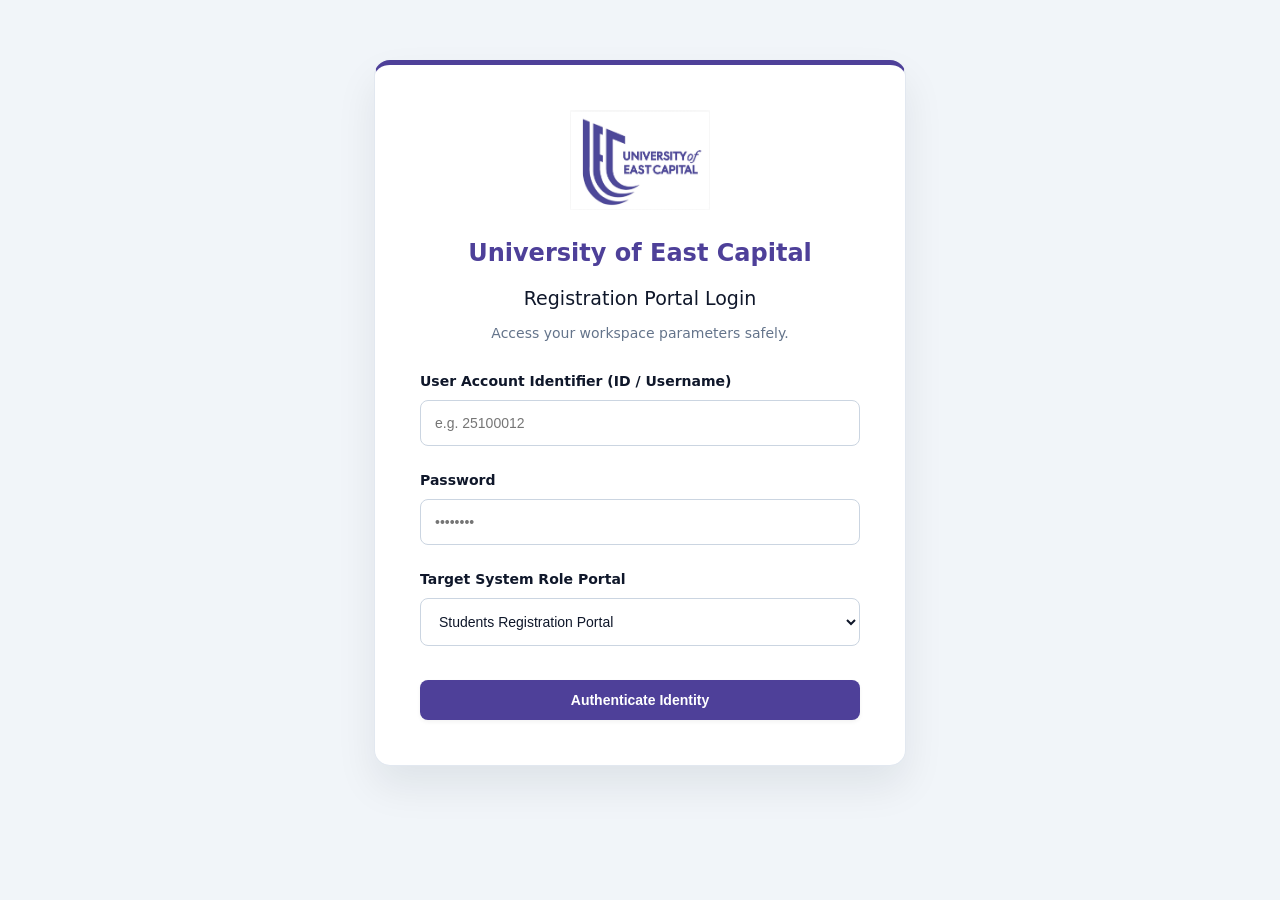
==== commit 9c511ee7: "Update index.html" ====
--- a/index.html
+++ b/index.html
@@ -9,7 +9,6 @@
 <body>
     <div class="login-box">
         <div class="logo-container">
-            <!-- استدعاء اللوجو المرفوع على الجيت هب مباشرة -->
             <img src="logo.png" class="uni-logo-login" alt="University Logo">
         </div>
         <h2 style="color:#4E4099; margin-top:0; font-size:24px; text-align:center; font-weight:700;">University of East Capital</h2>
@@ -33,6 +32,21 @@
             
             <button type="submit" id="submitBtn" class="btn btn-primary" style="width: 100%; padding: 12px; margin-top: 10px;">Authenticate Identity</button>
         </form>
+    </div>
+
+    <div id="forcePwdModal" style="display:none; position:fixed; top:0; left:0; width:100%; height:100%; background:rgba(15,23,42,0.8); z-index:9999; justify-content:center; align-items:center;">
+        <div class="login-box" style="margin:0; width: 400px; padding: 30px;">
+            <h2 style="color:var(--danger-color); text-align:center; font-size:20px; margin-top:0;">تأمين الحساب</h2>
+            <p style="text-align:center; font-size:14px; color:#64748b; margin-bottom:20px;">نظام الجامعة يطلب منك تغيير كلمة المرور الافتراضية الخاصة بك لتأمين حسابك.</p>
+            
+            <label style="font-weight:600; font-size:13px;">كلمة المرور الجديدة</label>
+            <input type="password" id="newPwd" placeholder="أدخل كلمة مرور قوية" required>
+            
+            <label style="font-weight:600; font-size:13px;">تأكيد كلمة المرور</label>
+            <input type="password" id="confirmPwd" placeholder="أعد إدخال كلمة المرور" required>
+            
+            <button id="updatePwdBtn" class="btn btn-danger" style="width: 100%; padding: 12px; margin-top: 10px;">تحديث الدخول</button>
+        </div>
     </div>
 
     <script>
@@ -64,12 +78,49 @@
                 const result = await response.json();
                 
                 if (result.success) {
-                    localStorage.setItem('sessionToken', result.token);
-                    localStorage.setItem('userEmail', result.email);
-                    localStorage.setItem('userRole', r);
-                    localStorage.setItem('displayName', result.name);
-                    
-                    window.location.href = r + '.html';
+                    // التحقق من الحاجة لتغيير كلمة المرور
+                    if (result.requirePasswordChange && r === 'student') {
+                        document.getElementById('forcePwdModal').style.display = 'flex';
+                        document.getElementById('updatePwdBtn').onclick = async function() {
+                            const np = document.getElementById('newPwd').value;
+                            const cp = document.getElementById('confirmPwd').value;
+                            if(!np || np !== cp) { alert("كلمتي المرور غير متطابقتين أو فارغتين."); return; }
+                            if(np === p) { alert("يجب أن تكون كلمة المرور مختلفة عن الافتراضية."); return; }
+                            
+                            const pwdBtn = document.getElementById('updatePwdBtn');
+                            pwdBtn.disabled = true;
+                            pwdBtn.innerText = "جاري التحديث...";
+                            
+                            try {
+                                const pRes = await fetch(API_URL, {
+                                    method: 'POST',
+                                    headers: { 'Content-Type': 'text/plain;charset=utf-8' },
+                                    body: JSON.stringify({ action: 'changePassword', payload: { username: u, oldPassword: p, newPassword: np, role: r } })
+                                });
+                                const pData = await pRes.json();
+                                if(pData.success) {
+                                    localStorage.setItem('sessionToken', result.token);
+                                    localStorage.setItem('userEmail', result.email);
+                                    localStorage.setItem('userRole', r);
+                                    localStorage.setItem('displayName', result.name);
+                                    window.location.href = r + '.html';
+                                } else {
+                                    alert("فشل التحديث: " + pData.message);
+                                    pwdBtn.disabled = false; pwdBtn.innerText = "تحديث الدخول";
+                                }
+                            } catch (error) {
+                                alert("خطأ في الاتصال بالخادم.");
+                                pwdBtn.disabled = false; pwdBtn.innerText = "تحديث الدخول";
+                            }
+                        };
+                    } else {
+                        localStorage.setItem('sessionToken', result.token);
+                        localStorage.setItem('userEmail', result.email);
+                        localStorage.setItem('userRole', r);
+                        localStorage.setItem('displayName', result.name);
+                        
+                        window.location.href = r + '.html';
+                    }
                 } else {
                     alert("Authentication Failure: " + result.message);
                 }
--- a/style.css
+++ b/style.css
@@ -22,13 +22,14 @@
 
 /* الهيدر الاحترافي الموحد */
 .navbar {
-    background: linear-gradient(135deg, #0f172a 0%, #1e293b 100%);
-    color: white;
-    padding: 14px 30px;
+    background: linear-gradient(135deg, #0f172a 0%, #1e3a8a 100%);
+    color: #ffffff;
+    padding: 15px 40px;
     display: flex;
     justify-content: space-between;
     align-items: center;
-    box-shadow: 0 4px 12px rgba(0,0,0,0.1);
+    box-shadow: 0 4px 20px rgba(0,0,0,0.1);
+    border-bottom: 3px solid var(--accent-color);
 }
 
 .nav-brand {
@@ -38,173 +39,153 @@
 }
 
 .uni-logo-nav {
-    height: 42px;
+    height: 50px;
     width: auto;
     object-fit: contain;
-    background: white;
-    padding: 4px;
-    border-radius: 6px;
-}
-
-.navbar h2 {
-    margin: 0;
-    font-size: 19px;
-    font-weight: 600;
+    filter: drop-shadow(0px 2px 4px rgba(0,0,0,0.2));
+}
+
+.navbar h2 { 
+    margin: 0; 
+    font-size: 22px; 
+    font-weight: 700; 
     letter-spacing: 0.5px;
-}
-
-/* الحاوية الرئيسية للهيكل البنائي */
+    background: linear-gradient(to right, #ffffff, #f3f4f6);
+    -webkit-background-clip: text;
+    -webkit-text-fill-color: transparent;
+}
+
 .container {
-    max-width: 1200px;
-    margin: 30px auto;
-    padding: 0 20px;
-}
-
-/* الكروت والتصميمات الشبكية النظيفة */
+    max-width: 1280px;
+    margin: 40px auto;
+    padding: 40px;
+    background: #ffffff;
+    border-radius: 16px;
+    box-shadow: var(--card-shadow);
+    border: 1px solid rgba(226, 232, 240, 0.8);
+}
+
+h3 {
+    color: var(--primary-color);
+    font-size: 20px;
+    font-weight: 700;
+    margin-top: 0;
+    margin-bottom: 20px;
+    border-left: 4px solid var(--accent-color);
+    padding-left: 12px;
+}
+
 .dashboard-grid {
     display: grid;
-    grid-template-columns: repeat(auto-fit, minmax(260px, 1fr));
-    gap: 20px;
-    margin-bottom: 25px;
-}
-
+    grid-template-columns: repeat(auto-fit, minmax(280px, 1fr));
+    gap: 30px;
+    margin-bottom: 40px;
+}
+
+/* الكروت الفخمة */
 .card {
-    background: white;
-    padding: 24px;
+    background: #ffffff;
+    padding: 30px;
     border-radius: 12px;
+    border: 1px solid var(--border-color);
+    box-shadow: 0 4px 6px -1px rgba(0, 0, 0, 0.02);
+    border-top: 4px solid var(--primary-color);
+    transition: transform 0.2s ease, box-shadow 0.2s ease;
+}
+
+.card:hover {
+    transform: translateY(-2px);
     box-shadow: var(--card-shadow);
-    border: 1px solid var(--border-color);
-    transition: transform 0.2s ease, box-shadow 0.2s ease;
-}
-
-.card h3 {
-    margin-top: 0;
-    color: var(--dark-neutral);
-    font-size: 17px;
-    font-weight: 700;
-    border-bottom: 1px solid var(--border-color);
-    padding-bottom: 10px;
-    margin-bottom: 15px;
-}
-
-.card p {
-    margin: 10px 0;
-    font-size: 14px;
-    color: #475569;
-}
-
-.card p strong {
-    color: var(--dark-neutral);
-}
-
-/* مؤشرات الألوان البنائية العلوية */
-.card.success { border-top: 5px solid var(--success-color); }
-.card.warning { border-top: 5px solid var(--warning-color); }
-.card.danger { border-top: 5px solid var(--danger-color); }
-
-/* نظام النوافذ والـ Tables الاحترافية */
+}
+
+.card h3 { 
+    border-left: none; 
+    padding-left: 0; 
+    color: #1e293b; 
+    font-size: 18px; 
+    margin-bottom: 15px; 
+}
+
+.card p { margin: 10px 0; font-size: 14px; color: #475569; line-height: 1.6; }
+.card p strong { color: #0f172a; }
+.card.success { border-top-color: var(--success-color); }
+.card.warning { border-top-color: var(--warning-color); }
+.card.danger { border-top-color: var(--danger-color); }
+
+/* الجداول المتناسقة */
 table {
     width: 100%;
-    border-collapse: collapse;
-    margin-top: 15px;
-    background: white;
-    border-radius: 8px;
+    border-collapse: separate;
+    border-spacing: 0;
+    margin-top: 25px;
+    border-radius: 12px;
     overflow: hidden;
     border: 1px solid var(--border-color);
+    box-shadow: 0 2px 4px rgba(0,0,0,0.01);
+}
+
+th, td {
+    padding: 16px 20px;
+    text-align: left;
+    border-bottom: 1px solid var(--border-color);
+    font-size: 14px;
 }
 
 th {
     background-color: #f8fafc;
-    color: #475569;
-    text-align: left;
-    padding: 14px 18px;
+    color: #334155;
+    font-weight: 700;
+    text-transform: uppercase;
+    font-size: 13px;
+    letter-spacing: 0.5px;
+}
+
+tr:last-child td { border-bottom: none; }
+tr:hover td { background-color: #f8fafc; }
+
+/* الأزرار الراقية مع تحسين تأثيرات الالتزام */
+.btn {
+    padding: 12px 24px;
+    border: none;
+    border-radius: 8px;
+    cursor: pointer;
     font-weight: 600;
-    font-size: 13px;
-    text-transform: uppercase;
-    border-bottom: 2px solid var(--border-color);
-}
-
-td {
-    padding: 14px 18px;
-    border-bottom: 1px solid var(--border-color);
-    color: var(--dark-neutral);
     font-size: 14px;
-    vertical-align: middle;
-}
-
-tr:last-child td {
-    border-bottom: none;
-}
-
-tr:hover td {
-    background-color: #f8fafc;
-}
-
-/* الأزرار الاحترافية المعيارية للجامعة */
-.btn {
-    padding: 10px 18px;
-    border: none;
-    border-radius: 6px;
-    cursor: pointer;
-    font-weight: 500;
-    font-size: 14px;
-    transition: all 0.2s ease;
-    display: inline-flex;
-    align-items: center;
-    justify-content: center;
+    transition: all 0.2s cubic-bezier(0.4, 0, 0.2, 1);
+    display: inline-block;
+    text-align: center;
+    box-shadow: 0 2px 4px rgba(0,0,0,0.05);
 }
 
 .btn-primary { background-color: var(--primary-color); color: white; }
-.btn-primary:hover { background-color: #3b3078; }
-
+.btn-primary:hover { background-color: #1d4ed8; transform: translateY(-1px); box-shadow: 0 4px 12px rgba(30, 58, 138, 0.2); }
 .btn-success { background-color: var(--success-color); color: white; }
-.btn-success:hover { background-color: #0d635c; }
-
+.btn-success:hover { background-color: #115e59; transform: translateY(-1px); box-shadow: 0 4px 12px rgba(15, 118, 110, 0.2); }
 .btn-warning { background-color: var(--warning-color); color: white; }
-.btn-warning:hover { background-color: #b46206; }
-
+.btn-warning:hover { background-color: #b45309; transform: translateY(-1px); }
 .btn-danger { background-color: var(--danger-color); color: white; }
-.btn-danger:hover { background-color: #a00f32; }
-
-.btn:disabled {
-    background-color: #cbd5e1;
-    color: #94a3b8;
-    cursor: not-allowed;
-}
-
-/* البادجات والحالات الصلاحية */
-.badge {
-    padding: 4px 10px;
-    border-radius: 50px;
-    font-size: 12px;
-    font-weight: 600;
-    display: inline-block;
-    text-transform: capitalize;
-}
-
-.badge-success { background-color: #ccfbf1; color: #115e59; }
-.badge-warning { background-color: #fef3c7; color: #92400e; }
-.badge-danger { background-color: #ffe4e6; color: #9f1239; }
-
-/* نظام تتبع خطوات الطالب العلوي الحصري (Tracker) */
+.btn-danger:hover { background-color: #9f1239; transform: translateY(-1px); }
+.btn:disabled { background-color: #cbd5e1; color: #94a3b8; cursor: not-allowed; transform: none !important; box-shadow: none !important; }
+
+/* شريط تتبع حالة التسجيل (شيك جداً ومميز) */
 .tracker-wrapper {
     display: flex;
     justify-content: space-between;
-    background: white;
-    padding: 20px;
+    align-items: center;
+    background: #f8fafc;
+    padding: 24px;
     border-radius: 12px;
-    margin-bottom: 25px;
-    box-shadow: var(--card-shadow);
+    margin-bottom: 40px;
     border: 1px solid var(--border-color);
 }
 
 .tracker-step {
+    text-align: center;
     flex: 1;
-    text-align: center;
+    position: relative;
     font-size: 13px;
-    font-weight: 600;
+    font-weight: 700;
     color: #94a3b8;
-    position: relative;
 }
 
 .tracker-step.active { color: var(--primary-color); font-weight: 800; }
@@ -249,5 +230,14 @@
 input:focus, select:focus, textarea:focus {
     outline: none;
     border-color: var(--primary-color);
-    box-shadow: 0 0 0 3px rgba(78, 64, 153, 0.15);
-}
+    box-shadow: 0 0 0 4px rgba(30, 58, 138, 0.15);
+}
+
+textarea { resize: vertical; min-height: 90px; }
+.badge { background: #e2e8f0; color: #334155; padding: 6px 12px; border-radius: 6px; font-size: 12px; font-weight: 700; }
+
+@media(max-width: 768px) {
+    .tracker-wrapper { flex-direction: column; gap: 20px; text-align: left; align-items: flex-start; }
+    .navbar { flex-direction: column; gap: 15px; text-align: center; padding: 20px; }
+    .nav-brand { flex-direction: column; gap: 8px; }
+}
